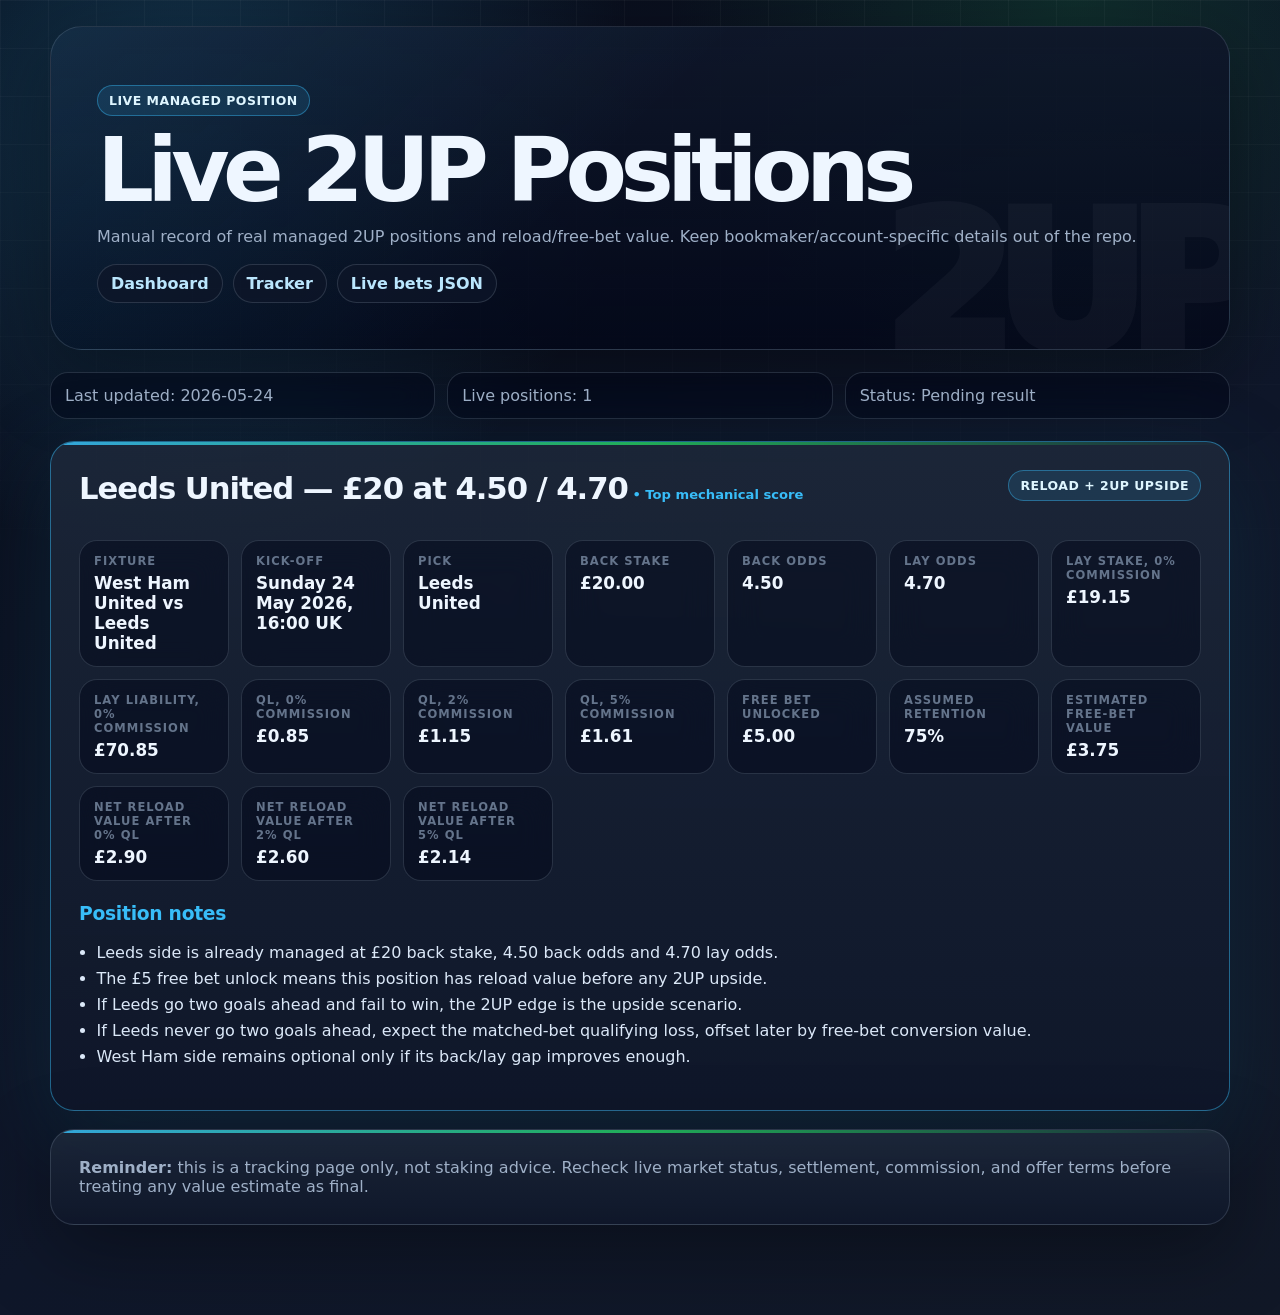
==== docs/live-bets.html @ 4dc7019f "Create live bets page for Leeds position" ====
<!doctype html>
<html lang="en">
<head>
  <meta charset="utf-8">
  <meta name="viewport" content="width=device-width, initial-scale=1">
  <title>Live 2UP Positions</title>
  <link rel="stylesheet" href="app.css">
</head>
<body>
  <main>
    <header>
      <p class="confidence">Live managed position</p>
      <h1>Live 2UP Positions</h1>
      <p class="subtitle">Manual record of real managed 2UP positions and reload/free-bet value. Keep bookmaker/account-specific details out of the repo.</p>
      <nav class="site-nav">
        <a href="./">Dashboard</a>
        <a href="tracker.html">Tracker</a>
        <a href="data/live-bets.json">Live bets JSON</a>
      </nav>
    </header>

    <section class="status">
      <span class="pill">Last updated: 2026-05-24</span>
      <span class="pill">Live positions: 1</span>
      <span class="pill">Status: Pending result</span>
    </section>

    <article class="card">
      <div class="card-head">
        <h2>Leeds United — £20 at 4.50 / 4.70</h2>
        <span>Reload + 2UP upside</span>
      </div>
      <div class="grid">
        <div><span>Fixture</span><strong>West Ham United vs Leeds United</strong></div>
        <div><span>Kick-off</span><strong>Sunday 24 May 2026, 16:00 UK</strong></div>
        <div><span>Pick</span><strong>Leeds United</strong></div>
        <div><span>Back stake</span><strong>£20.00</strong></div>
        <div><span>Back odds</span><strong>4.50</strong></div>
        <div><span>Lay odds</span><strong>4.70</strong></div>
        <div><span>Lay stake, 0% commission</span><strong>£19.15</strong></div>
        <div><span>Lay liability, 0% commission</span><strong>£70.85</strong></div>
        <div><span>QL, 0% commission</span><strong>£0.85</strong></div>
        <div><span>QL, 2% commission</span><strong>£1.15</strong></div>
        <div><span>QL, 5% commission</span><strong>£1.61</strong></div>
        <div><span>Free bet unlocked</span><strong>£5.00</strong></div>
        <div><span>Assumed retention</span><strong>75%</strong></div>
        <div><span>Estimated free-bet value</span><strong>£3.75</strong></div>
        <div><span>Net reload value after 0% QL</span><strong>£2.90</strong></div>
        <div><span>Net reload value after 2% QL</span><strong>£2.60</strong></div>
        <div><span>Net reload value after 5% QL</span><strong>£2.14</strong></div>
      </div>

      <h3>Position notes</h3>
      <ul>
        <li>Leeds side is already managed at £20 back stake, 4.50 back odds and 4.70 lay odds.</li>
        <li>The £5 free bet unlock means this position has reload value before any 2UP upside.</li>
        <li>If Leeds go two goals ahead and fail to win, the 2UP edge is the upside scenario.</li>
        <li>If Leeds never go two goals ahead, expect the matched-bet qualifying loss, offset later by free-bet conversion value.</li>
        <li>West Ham side remains optional only if its back/lay gap improves enough.</li>
      </ul>
    </article>

    <section class="card notice">
      <strong>Reminder:</strong> this is a tracking page only, not staking advice. Recheck live market status, settlement, commission, and offer terms before treating any value estimate as final.
    </section>
  </main>
</body>
</html>
---- docs/app.css ----
/* 2upDaily shared GitHub Pages UI */
:root {
  color-scheme: dark;
  --bg: #070b18;
  --bg-2: #0f172a;
  --panel: rgba(15, 23, 42, 0.82);
  --panel-strong: rgba(17, 24, 39, 0.96);
  --card: rgba(15, 23, 42, 0.72);
  --text: #eef6ff;
  --muted: #9fb0c7;
  --faint: #64748b;
  --border: rgba(148, 163, 184, 0.22);
  --accent: #38bdf8;
  --accent-2: #22c55e;
  --warn: #facc15;
  --danger: #fb7185;
  --shadow: 0 24px 80px rgba(0, 0, 0, 0.34);
  --radius: 24px;
}

* { box-sizing: border-box; }
html { scroll-behavior: smooth; }
body {
  margin: 0 !important;
  min-height: 100vh;
  font-family: Inter, ui-sans-serif, system-ui, -apple-system, BlinkMacSystemFont, "Segoe UI", sans-serif !important;
  color: var(--text) !important;
  background:
    radial-gradient(circle at 14% 8%, rgba(56, 189, 248, 0.22), transparent 28%),
    radial-gradient(circle at 84% 0%, rgba(34, 197, 94, 0.15), transparent 24%),
    linear-gradient(145deg, var(--bg), var(--bg-2) 58%, #111827) !important;
}

body::before {
  content: "";
  position: fixed;
  inset: 0;
  pointer-events: none;
  background-image:
    linear-gradient(rgba(255,255,255,0.035) 1px, transparent 1px),
    linear-gradient(90deg, rgba(255,255,255,0.035) 1px, transparent 1px);
  background-size: 48px 48px;
  mask-image: linear-gradient(to bottom, black, transparent 72%);
}

main {
  width: min(1180px, calc(100% - 28px)) !important;
  margin: 0 auto !important;
  padding: 26px 0 72px !important;
}

header {
  position: relative;
  overflow: hidden;
  border: 1px solid var(--border);
  border-radius: 32px;
  padding: clamp(24px, 5vw, 46px);
  margin-bottom: 22px;
  background:
    linear-gradient(135deg, rgba(56, 189, 248, 0.12), transparent 46%),
    linear-gradient(180deg, rgba(15, 23, 42, 0.92), rgba(2, 6, 23, 0.76));
  box-shadow: var(--shadow);
}

header::after {
  content: "2UP";
  position: absolute;
  right: -12px;
  bottom: -48px;
  font-size: clamp(4rem, 17vw, 12rem);
  font-weight: 950;
  letter-spacing: -0.12em;
  color: rgba(255, 255, 255, 0.035);
}

h1 {
  margin: 0 0 10px !important;
  font-size: clamp(2.4rem, 7vw, 5.8rem) !important;
  line-height: 0.92 !important;
  letter-spacing: -0.075em !important;
}

h2 {
  margin: 0 0 16px !important;
  font-size: clamp(1.25rem, 2.4vw, 2rem);
  letter-spacing: -0.035em;
}

h3 {
  color: var(--accent) !important;
  letter-spacing: -0.015em;
}

.subtitle, .muted, .notice, .note {
  color: var(--muted) !important;
}

.nav, .site-nav {
  display: flex;
  flex-wrap: wrap;
  gap: 10px;
  margin: 18px 0 0 !important;
}

a, .nav a, .site-nav a {
  color: #bae6fd;
  text-decoration: none;
}

.nav a, .site-nav a {
  display: inline-flex;
  align-items: center;
  gap: 8px;
  border: 1px solid var(--border);
  background: rgba(15, 23, 42, 0.76);
  padding: 9px 13px;
  border-radius: 999px;
  font-weight: 700;
}

.nav a:hover, .site-nav a:hover {
  border-color: rgba(56, 189, 248, 0.7);
  box-shadow: 0 0 0 4px rgba(56, 189, 248, 0.08);
}

.status, .grid, .meta-grid {
  display: grid !important;
  grid-template-columns: repeat(auto-fit, minmax(150px, 1fr)) !important;
  gap: 12px !important;
  margin: 18px 0 22px !important;
}

.pill,
.grid div,
.meta-grid div {
  border: 1px solid var(--border) !important;
  background: rgba(2, 6, 23, 0.44) !important;
  border-radius: 18px !important;
  padding: 13px 14px !important;
  color: var(--muted) !important;
  backdrop-filter: blur(16px);
}

.grid span, .meta-grid dt {
  display: block;
  color: var(--faint) !important;
  font-size: 0.72rem !important;
  font-weight: 850 !important;
  text-transform: uppercase;
  letter-spacing: 0.09em !important;
}

.grid strong, .meta-grid dd {
  display: block;
  margin: 5px 0 0 !important;
  color: var(--text) !important;
  font-size: 1.05rem;
  font-weight: 850;
}

.card, .pick-card, section.card {
  position: relative;
  overflow: hidden;
  border: 1px solid var(--border) !important;
  background:
    linear-gradient(180deg, rgba(30, 41, 59, 0.84), rgba(15, 23, 42, 0.92)) !important;
  border-radius: var(--radius) !important;
  padding: clamp(18px, 3vw, 28px) !important;
  margin: 18px 0 !important;
  box-shadow: var(--shadow) !important;
}

.card::before, .pick-card::before {
  content: "";
  position: absolute;
  inset: 0 0 auto 0;
  height: 3px;
  background: linear-gradient(90deg, var(--accent), var(--accent-2), transparent);
  opacity: 0.85;
}

.card-head, .card-header {
  display: flex !important;
  justify-content: space-between !important;
  align-items: flex-start !important;
  gap: 14px !important;
}

.card-head span, .confidence {
  display: inline-flex;
  align-items: center;
  justify-content: center;
  white-space: nowrap;
  border: 1px solid rgba(56, 189, 248, 0.42) !important;
  background: rgba(56, 189, 248, 0.12) !important;
  color: #dff6ff !important;
  padding: 7px 11px !important;
  border-radius: 999px !important;
  font-weight: 900 !important;
  font-size: 0.78rem;
  letter-spacing: 0.04em;
  text-transform: uppercase;
}

article.card:first-of-type {
  border-color: rgba(56, 189, 248, 0.48) !important;
  box-shadow: 0 26px 90px rgba(56, 189, 248, 0.13), var(--shadow) !important;
}

article.card:first-of-type h2::after {
  content: "  • Top mechanical score";
  color: var(--accent);
  font-size: 0.82rem;
  font-weight: 800;
  letter-spacing: normal;
}

ul {
  padding-left: 1.1rem !important;
}

li {
  margin: 7px 0 !important;
}

p, li, td {
  color: #dbe8f8;
}

.table-wrap {
  width: 100% !important;
  overflow-x: auto !important;
  border: 1px solid var(--border);
  border-radius: 18px;
  background: rgba(2, 6, 23, 0.38);
}

table {
  width: 100% !important;
  border-collapse: collapse !important;
  min-width: 760px !important;
}

th, td {
  border-bottom: 1px solid var(--border) !important;
  padding: 13px 12px !important;
  vertical-align: top !important;
}

th {
  position: sticky;
  top: 0;
  z-index: 1;
  background: rgba(15, 23, 42, 0.98);
  color: var(--faint) !important;
  font-size: 0.72rem !important;
  text-transform: uppercase;
  letter-spacing: 0.09em !important;
}

tr:hover td {
  background: rgba(56, 189, 248, 0.04);
}

code {
  border: 1px solid var(--border);
  background: rgba(2, 6, 23, 0.62);
  border-radius: 8px;
  padding: 2px 6px;
  color: #e0f2fe;
}

.planned { color: var(--warn) !important; }
.pending { color: var(--muted) !important; }
.money { font-variant-numeric: tabular-nums; font-weight: 900; color: #bbf7d0 !important; }

@media (max-width: 720px) {
  main { width: min(100% - 18px, 1180px) !important; padding-top: 12px !important; }
  header { border-radius: 24px; padding: 22px; }
  .card-head, .card-header { flex-direction: column; }
  .status, .grid, .meta-grid { grid-template-columns: 1fr 1fr !important; }
  article.card:first-of-type h2::after { display: block; margin-top: 6px; }
}

@media (max-width: 460px) {
  .status, .grid, .meta-grid { grid-template-columns: 1fr !important; }
}
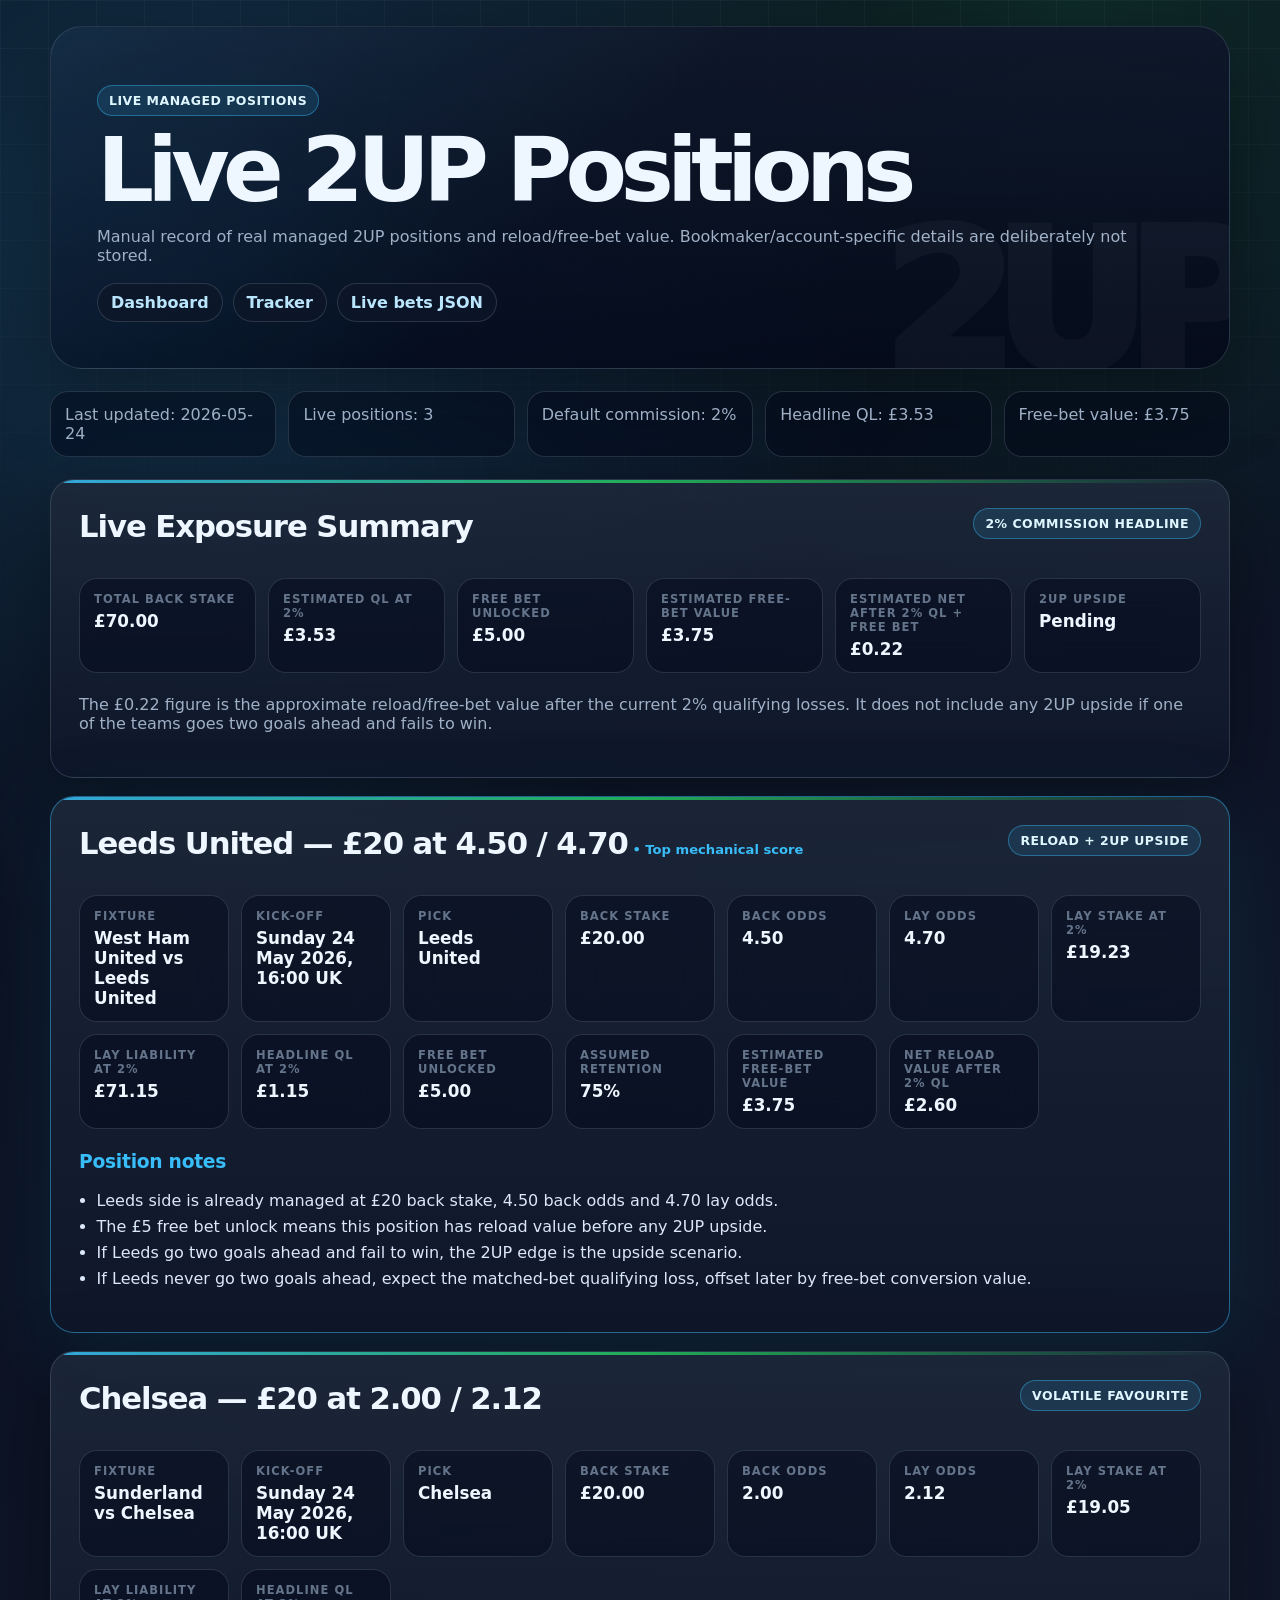
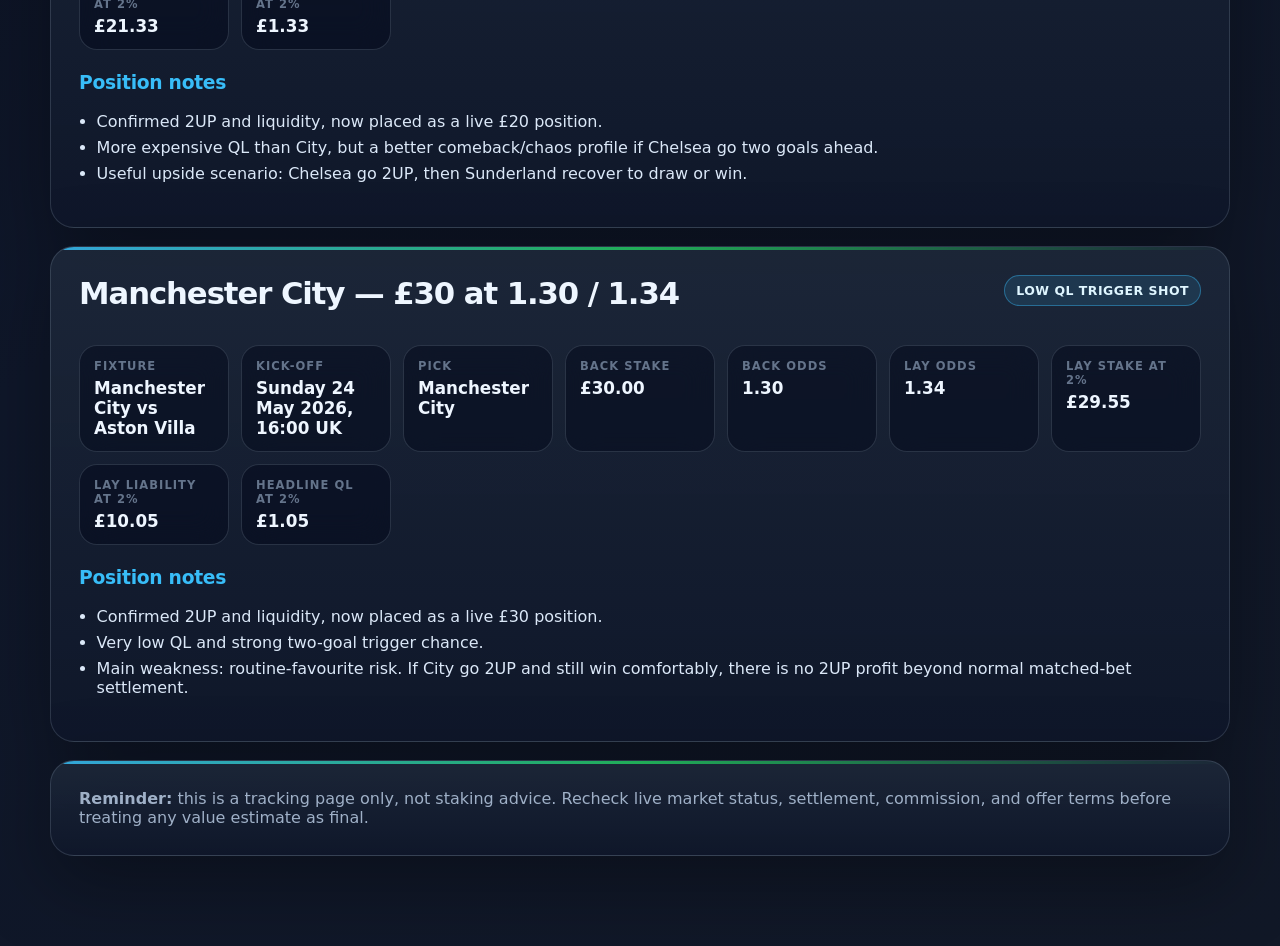
==== commit f8c2d0e7: "Refresh live page with all 2 percent positions" ====
--- a/docs/live-bets.html
+++ b/docs/live-bets.html
@@ -9,9 +9,9 @@
 <body>
   <main>
     <header>
-      <p class="confidence">Live managed position</p>
+      <p class="confidence">Live managed positions</p>
       <h1>Live 2UP Positions</h1>
-      <p class="subtitle">Manual record of real managed 2UP positions and reload/free-bet value. Keep bookmaker/account-specific details out of the repo.</p>
+      <p class="subtitle">Manual record of real managed 2UP positions and reload/free-bet value. Bookmaker/account-specific details are deliberately not stored.</p>
       <nav class="site-nav">
         <a href="./">Dashboard</a>
         <a href="tracker.html">Tracker</a>
@@ -21,8 +21,26 @@
 
     <section class="status">
       <span class="pill">Last updated: 2026-05-24</span>
-      <span class="pill">Live positions: 1</span>
-      <span class="pill">Status: Pending result</span>
+      <span class="pill">Live positions: 3</span>
+      <span class="pill">Default commission: 2%</span>
+      <span class="pill">Headline QL: £3.53</span>
+      <span class="pill">Free-bet value: £3.75</span>
+    </section>
+
+    <section class="card">
+      <div class="card-head">
+        <h2>Live Exposure Summary</h2>
+        <span>2% commission headline</span>
+      </div>
+      <div class="grid">
+        <div><span>Total back stake</span><strong>£70.00</strong></div>
+        <div><span>Estimated QL at 2%</span><strong>£3.53</strong></div>
+        <div><span>Free bet unlocked</span><strong>£5.00</strong></div>
+        <div><span>Estimated free-bet value</span><strong>£3.75</strong></div>
+        <div><span>Estimated net after 2% QL + free bet</span><strong>£0.22</strong></div>
+        <div><span>2UP upside</span><strong>Pending</strong></div>
+      </div>
+      <p class="subtitle">The £0.22 figure is the approximate reload/free-bet value after the current 2% qualifying losses. It does not include any 2UP upside if one of the teams goes two goals ahead and fails to win.</p>
     </section>
 
     <article class="card">
@@ -37,26 +55,68 @@
         <div><span>Back stake</span><strong>£20.00</strong></div>
         <div><span>Back odds</span><strong>4.50</strong></div>
         <div><span>Lay odds</span><strong>4.70</strong></div>
-        <div><span>Lay stake, 0% commission</span><strong>£19.15</strong></div>
-        <div><span>Lay liability, 0% commission</span><strong>£70.85</strong></div>
-        <div><span>QL, 0% commission</span><strong>£0.85</strong></div>
-        <div><span>QL, 2% commission</span><strong>£1.15</strong></div>
-        <div><span>QL, 5% commission</span><strong>£1.61</strong></div>
+        <div><span>Lay stake at 2%</span><strong>£19.23</strong></div>
+        <div><span>Lay liability at 2%</span><strong>£71.15</strong></div>
+        <div><span>Headline QL at 2%</span><strong>£1.15</strong></div>
         <div><span>Free bet unlocked</span><strong>£5.00</strong></div>
         <div><span>Assumed retention</span><strong>75%</strong></div>
         <div><span>Estimated free-bet value</span><strong>£3.75</strong></div>
-        <div><span>Net reload value after 0% QL</span><strong>£2.90</strong></div>
         <div><span>Net reload value after 2% QL</span><strong>£2.60</strong></div>
-        <div><span>Net reload value after 5% QL</span><strong>£2.14</strong></div>
       </div>
-
       <h3>Position notes</h3>
       <ul>
         <li>Leeds side is already managed at £20 back stake, 4.50 back odds and 4.70 lay odds.</li>
         <li>The £5 free bet unlock means this position has reload value before any 2UP upside.</li>
         <li>If Leeds go two goals ahead and fail to win, the 2UP edge is the upside scenario.</li>
         <li>If Leeds never go two goals ahead, expect the matched-bet qualifying loss, offset later by free-bet conversion value.</li>
-        <li>West Ham side remains optional only if its back/lay gap improves enough.</li>
+      </ul>
+    </article>
+
+    <article class="card">
+      <div class="card-head">
+        <h2>Chelsea — £20 at 2.00 / 2.12</h2>
+        <span>Volatile favourite</span>
+      </div>
+      <div class="grid">
+        <div><span>Fixture</span><strong>Sunderland vs Chelsea</strong></div>
+        <div><span>Kick-off</span><strong>Sunday 24 May 2026, 16:00 UK</strong></div>
+        <div><span>Pick</span><strong>Chelsea</strong></div>
+        <div><span>Back stake</span><strong>£20.00</strong></div>
+        <div><span>Back odds</span><strong>2.00</strong></div>
+        <div><span>Lay odds</span><strong>2.12</strong></div>
+        <div><span>Lay stake at 2%</span><strong>£19.05</strong></div>
+        <div><span>Lay liability at 2%</span><strong>£21.33</strong></div>
+        <div><span>Headline QL at 2%</span><strong>£1.33</strong></div>
+      </div>
+      <h3>Position notes</h3>
+      <ul>
+        <li>Confirmed 2UP and liquidity, now placed as a live £20 position.</li>
+        <li>More expensive QL than City, but a better comeback/chaos profile if Chelsea go two goals ahead.</li>
+        <li>Useful upside scenario: Chelsea go 2UP, then Sunderland recover to draw or win.</li>
+      </ul>
+    </article>
+
+    <article class="card">
+      <div class="card-head">
+        <h2>Manchester City — £30 at 1.30 / 1.34</h2>
+        <span>Low QL trigger shot</span>
+      </div>
+      <div class="grid">
+        <div><span>Fixture</span><strong>Manchester City vs Aston Villa</strong></div>
+        <div><span>Kick-off</span><strong>Sunday 24 May 2026, 16:00 UK</strong></div>
+        <div><span>Pick</span><strong>Manchester City</strong></div>
+        <div><span>Back stake</span><strong>£30.00</strong></div>
+        <div><span>Back odds</span><strong>1.30</strong></div>
+        <div><span>Lay odds</span><strong>1.34</strong></div>
+        <div><span>Lay stake at 2%</span><strong>£29.55</strong></div>
+        <div><span>Lay liability at 2%</span><strong>£10.05</strong></div>
+        <div><span>Headline QL at 2%</span><strong>£1.05</strong></div>
+      </div>
+      <h3>Position notes</h3>
+      <ul>
+        <li>Confirmed 2UP and liquidity, now placed as a live £30 position.</li>
+        <li>Very low QL and strong two-goal trigger chance.</li>
+        <li>Main weakness: routine-favourite risk. If City go 2UP and still win comfortably, there is no 2UP profit beyond normal matched-bet settlement.</li>
       </ul>
     </article>
 
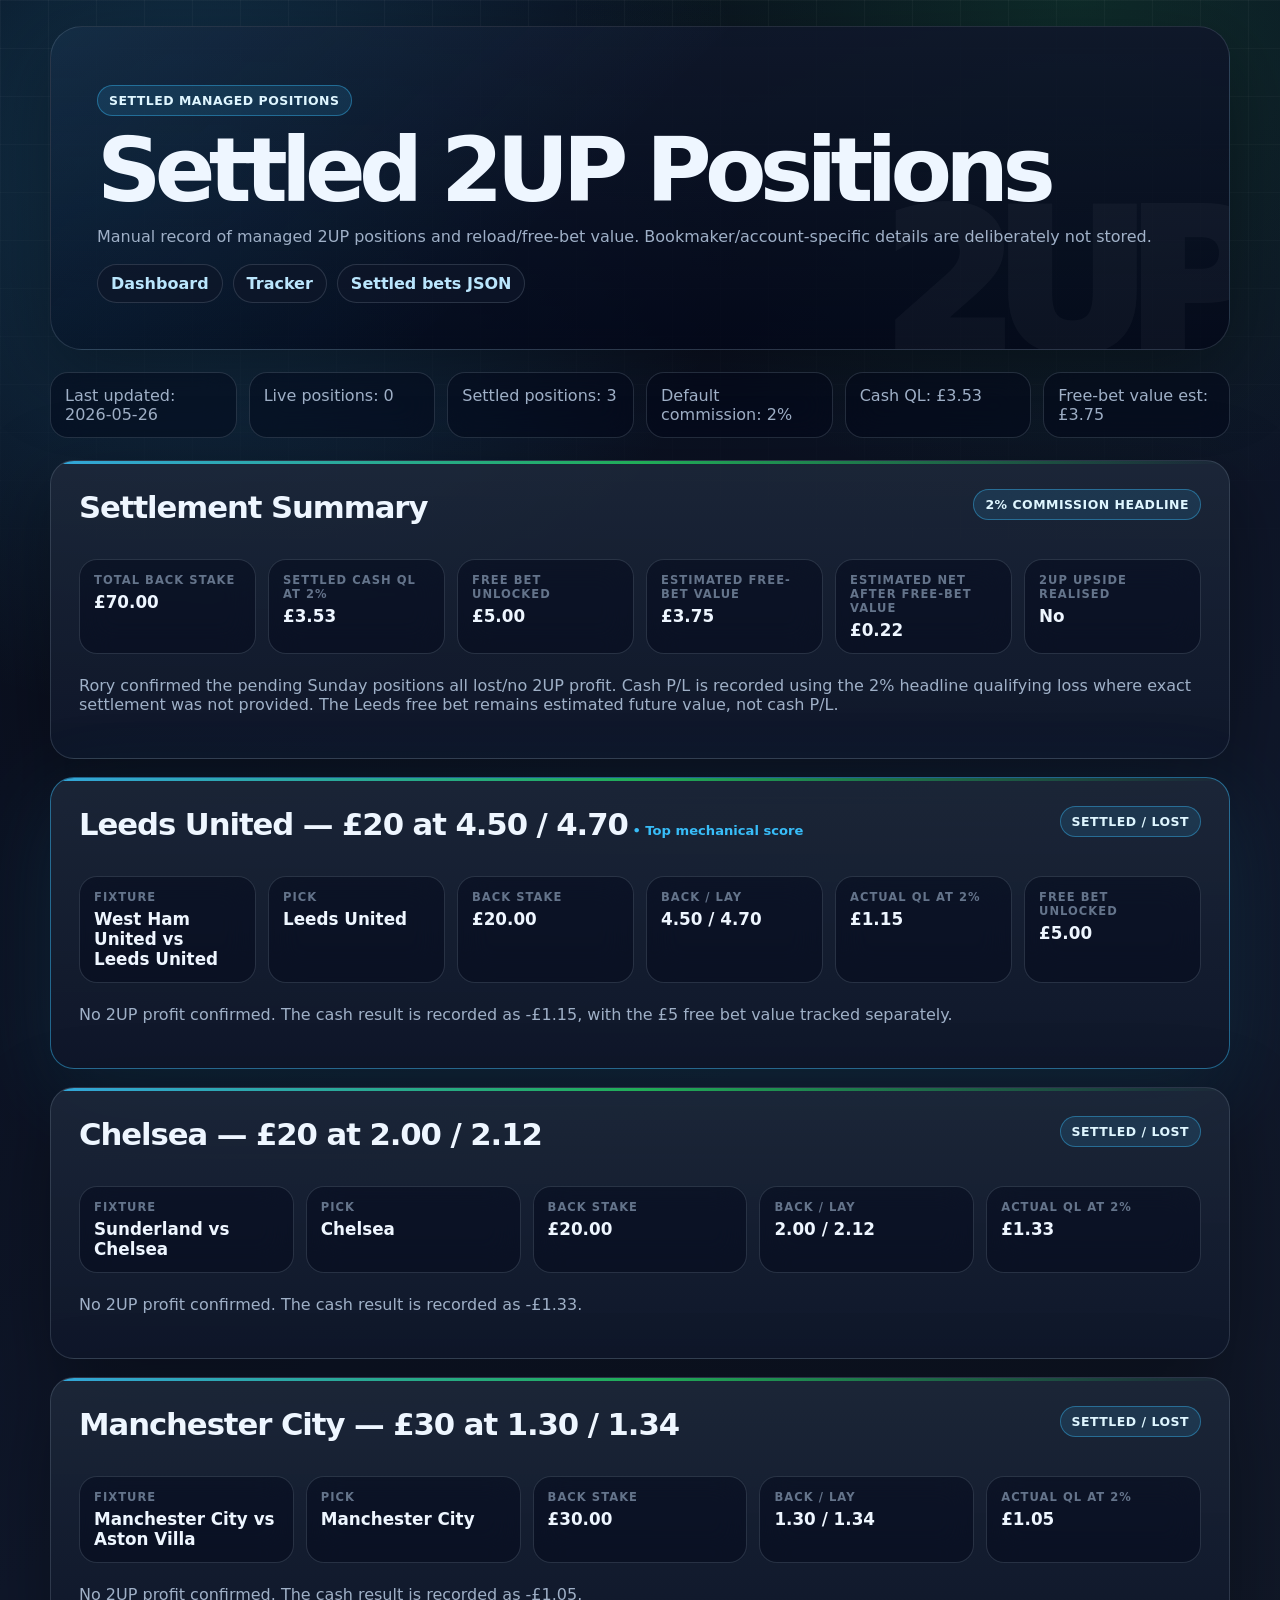
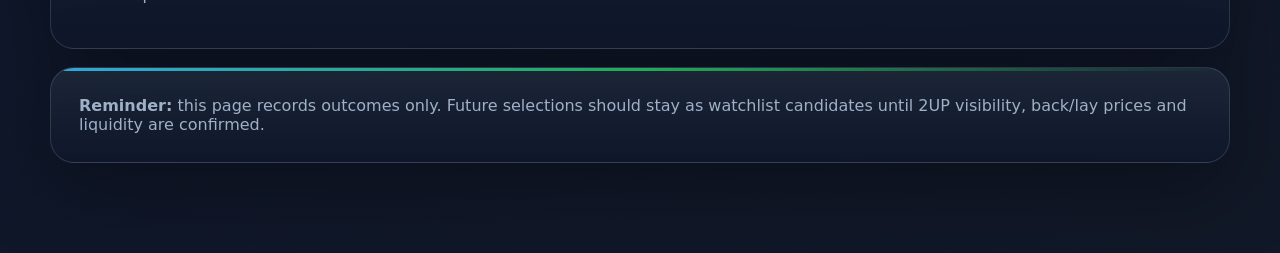
==== commit 7f8a43fd: "Refresh live page after settled losses" ====
--- a/docs/live-bets.html
+++ b/docs/live-bets.html
@@ -3,125 +3,95 @@
 <head>
   <meta charset="utf-8">
   <meta name="viewport" content="width=device-width, initial-scale=1">
-  <title>Live 2UP Positions</title>
+  <title>Settled 2UP Positions</title>
   <link rel="stylesheet" href="app.css">
 </head>
 <body>
   <main>
     <header>
-      <p class="confidence">Live managed positions</p>
-      <h1>Live 2UP Positions</h1>
-      <p class="subtitle">Manual record of real managed 2UP positions and reload/free-bet value. Bookmaker/account-specific details are deliberately not stored.</p>
+      <p class="confidence">Settled managed positions</p>
+      <h1>Settled 2UP Positions</h1>
+      <p class="subtitle">Manual record of managed 2UP positions and reload/free-bet value. Bookmaker/account-specific details are deliberately not stored.</p>
       <nav class="site-nav">
         <a href="./">Dashboard</a>
         <a href="tracker.html">Tracker</a>
-        <a href="data/live-bets.json">Live bets JSON</a>
+        <a href="data/live-bets.json">Settled bets JSON</a>
       </nav>
     </header>
 
     <section class="status">
-      <span class="pill">Last updated: 2026-05-24</span>
-      <span class="pill">Live positions: 3</span>
+      <span class="pill">Last updated: 2026-05-26</span>
+      <span class="pill">Live positions: 0</span>
+      <span class="pill">Settled positions: 3</span>
       <span class="pill">Default commission: 2%</span>
-      <span class="pill">Headline QL: £3.53</span>
-      <span class="pill">Free-bet value: £3.75</span>
+      <span class="pill">Cash QL: £3.53</span>
+      <span class="pill">Free-bet value est: £3.75</span>
     </section>
 
     <section class="card">
       <div class="card-head">
-        <h2>Live Exposure Summary</h2>
+        <h2>Settlement Summary</h2>
         <span>2% commission headline</span>
       </div>
       <div class="grid">
         <div><span>Total back stake</span><strong>£70.00</strong></div>
-        <div><span>Estimated QL at 2%</span><strong>£3.53</strong></div>
+        <div><span>Settled cash QL at 2%</span><strong>£3.53</strong></div>
         <div><span>Free bet unlocked</span><strong>£5.00</strong></div>
         <div><span>Estimated free-bet value</span><strong>£3.75</strong></div>
-        <div><span>Estimated net after 2% QL + free bet</span><strong>£0.22</strong></div>
-        <div><span>2UP upside</span><strong>Pending</strong></div>
+        <div><span>Estimated net after free-bet value</span><strong>£0.22</strong></div>
+        <div><span>2UP upside realised</span><strong>No</strong></div>
       </div>
-      <p class="subtitle">The £0.22 figure is the approximate reload/free-bet value after the current 2% qualifying losses. It does not include any 2UP upside if one of the teams goes two goals ahead and fails to win.</p>
+      <p class="subtitle">Rory confirmed the pending Sunday positions all lost/no 2UP profit. Cash P/L is recorded using the 2% headline qualifying loss where exact settlement was not provided. The Leeds free bet remains estimated future value, not cash P/L.</p>
     </section>
 
     <article class="card">
       <div class="card-head">
         <h2>Leeds United — £20 at 4.50 / 4.70</h2>
-        <span>Reload + 2UP upside</span>
+        <span>Settled / lost</span>
       </div>
       <div class="grid">
         <div><span>Fixture</span><strong>West Ham United vs Leeds United</strong></div>
-        <div><span>Kick-off</span><strong>Sunday 24 May 2026, 16:00 UK</strong></div>
         <div><span>Pick</span><strong>Leeds United</strong></div>
         <div><span>Back stake</span><strong>£20.00</strong></div>
-        <div><span>Back odds</span><strong>4.50</strong></div>
-        <div><span>Lay odds</span><strong>4.70</strong></div>
-        <div><span>Lay stake at 2%</span><strong>£19.23</strong></div>
-        <div><span>Lay liability at 2%</span><strong>£71.15</strong></div>
-        <div><span>Headline QL at 2%</span><strong>£1.15</strong></div>
+        <div><span>Back / Lay</span><strong>4.50 / 4.70</strong></div>
+        <div><span>Actual QL at 2%</span><strong>£1.15</strong></div>
         <div><span>Free bet unlocked</span><strong>£5.00</strong></div>
-        <div><span>Assumed retention</span><strong>75%</strong></div>
-        <div><span>Estimated free-bet value</span><strong>£3.75</strong></div>
-        <div><span>Net reload value after 2% QL</span><strong>£2.60</strong></div>
       </div>
-      <h3>Position notes</h3>
-      <ul>
-        <li>Leeds side is already managed at £20 back stake, 4.50 back odds and 4.70 lay odds.</li>
-        <li>The £5 free bet unlock means this position has reload value before any 2UP upside.</li>
-        <li>If Leeds go two goals ahead and fail to win, the 2UP edge is the upside scenario.</li>
-        <li>If Leeds never go two goals ahead, expect the matched-bet qualifying loss, offset later by free-bet conversion value.</li>
-      </ul>
+      <p class="subtitle">No 2UP profit confirmed. The cash result is recorded as -£1.15, with the £5 free bet value tracked separately.</p>
     </article>
 
     <article class="card">
       <div class="card-head">
         <h2>Chelsea — £20 at 2.00 / 2.12</h2>
-        <span>Volatile favourite</span>
+        <span>Settled / lost</span>
       </div>
       <div class="grid">
         <div><span>Fixture</span><strong>Sunderland vs Chelsea</strong></div>
-        <div><span>Kick-off</span><strong>Sunday 24 May 2026, 16:00 UK</strong></div>
         <div><span>Pick</span><strong>Chelsea</strong></div>
         <div><span>Back stake</span><strong>£20.00</strong></div>
-        <div><span>Back odds</span><strong>2.00</strong></div>
-        <div><span>Lay odds</span><strong>2.12</strong></div>
-        <div><span>Lay stake at 2%</span><strong>£19.05</strong></div>
-        <div><span>Lay liability at 2%</span><strong>£21.33</strong></div>
-        <div><span>Headline QL at 2%</span><strong>£1.33</strong></div>
+        <div><span>Back / Lay</span><strong>2.00 / 2.12</strong></div>
+        <div><span>Actual QL at 2%</span><strong>£1.33</strong></div>
       </div>
-      <h3>Position notes</h3>
-      <ul>
-        <li>Confirmed 2UP and liquidity, now placed as a live £20 position.</li>
-        <li>More expensive QL than City, but a better comeback/chaos profile if Chelsea go two goals ahead.</li>
-        <li>Useful upside scenario: Chelsea go 2UP, then Sunderland recover to draw or win.</li>
-      </ul>
+      <p class="subtitle">No 2UP profit confirmed. The cash result is recorded as -£1.33.</p>
     </article>
 
     <article class="card">
       <div class="card-head">
         <h2>Manchester City — £30 at 1.30 / 1.34</h2>
-        <span>Low QL trigger shot</span>
+        <span>Settled / lost</span>
       </div>
       <div class="grid">
         <div><span>Fixture</span><strong>Manchester City vs Aston Villa</strong></div>
-        <div><span>Kick-off</span><strong>Sunday 24 May 2026, 16:00 UK</strong></div>
         <div><span>Pick</span><strong>Manchester City</strong></div>
         <div><span>Back stake</span><strong>£30.00</strong></div>
-        <div><span>Back odds</span><strong>1.30</strong></div>
-        <div><span>Lay odds</span><strong>1.34</strong></div>
-        <div><span>Lay stake at 2%</span><strong>£29.55</strong></div>
-        <div><span>Lay liability at 2%</span><strong>£10.05</strong></div>
-        <div><span>Headline QL at 2%</span><strong>£1.05</strong></div>
+        <div><span>Back / Lay</span><strong>1.30 / 1.34</strong></div>
+        <div><span>Actual QL at 2%</span><strong>£1.05</strong></div>
       </div>
-      <h3>Position notes</h3>
-      <ul>
-        <li>Confirmed 2UP and liquidity, now placed as a live £30 position.</li>
-        <li>Very low QL and strong two-goal trigger chance.</li>
-        <li>Main weakness: routine-favourite risk. If City go 2UP and still win comfortably, there is no 2UP profit beyond normal matched-bet settlement.</li>
-      </ul>
+      <p class="subtitle">No 2UP profit confirmed. The cash result is recorded as -£1.05.</p>
     </article>
 
     <section class="card notice">
-      <strong>Reminder:</strong> this is a tracking page only, not staking advice. Recheck live market status, settlement, commission, and offer terms before treating any value estimate as final.
+      <strong>Reminder:</strong> this page records outcomes only. Future selections should stay as watchlist candidates until 2UP visibility, back/lay prices and liquidity are confirmed.
     </section>
   </main>
 </body>
